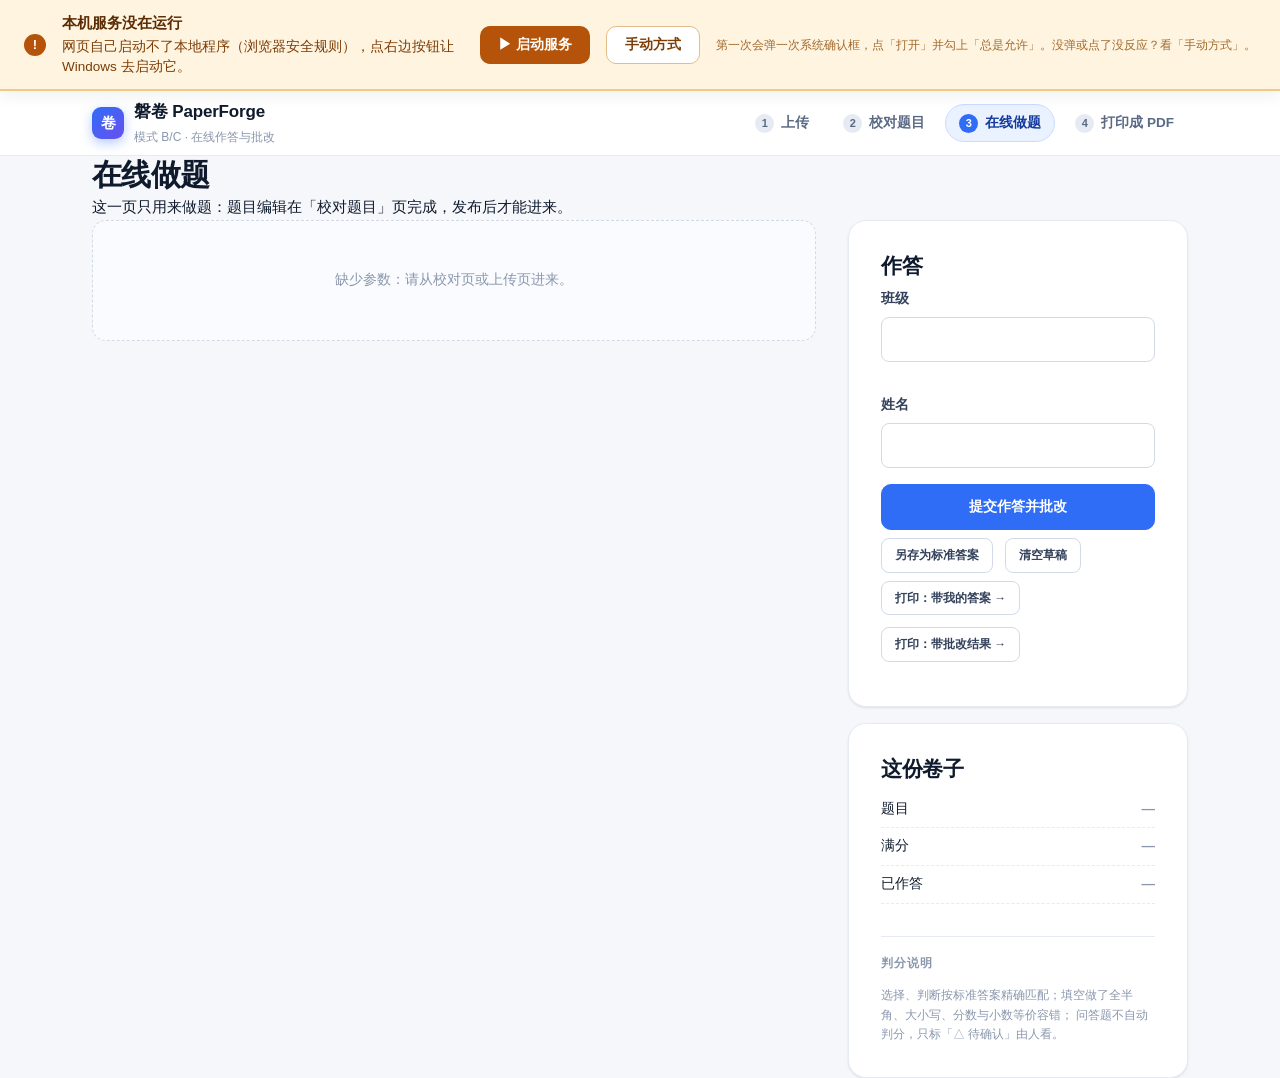
==== web/paper.html @ 22bf77e1 "feat: 配图裁图重写 + 题号识别补强 + 成品审计尺（九份真卷"做不了"清零） 裁图（app/extractor/figures.py） - 栏内探测 + 连通域分组 + 补洞合并：一张图不许被" ====
<!DOCTYPE html>
<html lang="zh-CN">
<head>
<meta charset="utf-8">
<meta name="viewport" content="width=device-width,initial-scale=1">
<title>在线做题 · 磐卷 PaperForge</title>
<link rel="stylesheet" href="css/app.css">
<!-- 服务门闸：本机服务没起来时给一个「启动服务」按钮。
     浏览器不能自己启动本地进程，所以这个按钮走 panjuan:// 协议让 Windows 去拉起服务。-->
<script src="js/gate.js"></script>
<!-- 步骤条顺序只有 js/app.js 那一份定义，页面只声明 data-step -->
<script src="js/app.js"></script>
</head>
<body data-step="answer">
<nav class="nav"><div class="wrap nav__in">
  <a class="logo" href="index.html"><span class="logo__mark">卷</span>
    <span>磐卷 PaperForge<small>模式 B/C · 在线作答与批改</small></span></a>
  <nav class="steps" id="steps" style="margin-left:auto"></nav>
</div></nav>

<main class="wrap">

  <div class="page-head">
    <h1 id="ttl">在线做题</h1>
    <p id="sub">这一页只用来做题：题目编辑在「校对题目」页完成，发布后才能进来。</p>
  </div>

  <div id="banner"></div>

  <div class="cols">
    <div>
      <div id="summary"></div>
      <div id="qs"><div class="empty">正在读取题目…</div></div>
    </div>

    <div class="side">
      <div class="card">
        <h2>作答</h2>
        <div class="field-grid">
          <label class="field"><span>班级</span><input type="text" id="cls" autocomplete="off"></label>
          <label class="field"><span>姓名</span><input type="text" id="stu" autocomplete="off"></label>
        </div>
        <div class="btn-row">
          <button class="btn btn--block" id="submit">提交作答并批改</button>
        </div>
        <div class="btn-row" style="margin-top:8px">
          <button class="btn btn--ghost btn--sm" id="saveKey">另存为标准答案</button>
          <button class="btn btn--ghost btn--sm" id="clearDraft">清空草稿</button>
        </div>
        <div class="btn-row" style="margin-top:8px">
          <button class="btn btn--ghost btn--sm" id="dlB">打印：带我的答案 →</button>
          <button class="btn btn--ghost btn--sm" id="dlC">打印：带批改结果 →</button>
        </div>
        <p class="hint" id="draft" style="margin-top:12px"></p>
      </div>

      <div class="card" style="margin-top:16px">
        <h2>这份卷子</h2>
        <div class="kv"><span>题目</span><span id="s_total">—</span></div>
        <div class="kv"><span>满分</span><span id="s_max">—</span></div>
        <div class="kv"><span>已作答</span><span id="s_done">—</span></div>
        <div class="sect">判分说明</div>
        <p class="hint">选择、判断按标准答案精确匹配；填空做了全半角、大小写、分数与小数等价容错；
          问答题不自动判分，只标「△ 待确认」由人看。</p>
      </div>
    </div>
  </div>
</main>

<script>
const $=s=>document.querySelector(s);
const $$=s=>[...document.querySelectorAll(s)];
const esc=s=>String(s==null?'':s).replace(/[&<>"]/g,c=>({'&':'&amp;','<':'&lt;','>':'&gt;','"':'&quot;'}[c]));
const TYPES={choice:'选择题',fill:'填空题',judge:'判断题',essay:'问答题',unknown:'未分类'};
const paper0=new URLSearchParams(location.search).get('paper');
const task0=new URLSearchParams(location.search).get('task');
let PID=null, QS=[], SUBID=null;
const key=()=>'panjuan:draft:'+(PID||paper0||task0);
const nblanks=q=>Math.max(parseInt(q.blanks||0,10)||0,1);

// 步骤条由 js/app.js 统一渲染（顺序只有一份）
function steps(){ if(window.PJSteps) PJSteps.render('answer', PID); }

function figs(q){
  return (q.images||[]).map(im=>`<figure>
    <img src="api/papers/${PID}/figures/${encodeURIComponent(im.name)}" alt="题目配图" loading="lazy">
    <figcaption>题目配图（来自源材料第 ${im.page||'?'} 页）</figcaption></figure>`).join('');
}

function render(){
  let lastSec=null, html='';
  QS.forEach((q,i)=>{
    if(q.section && q.section!==lastSec){ html+=`<div class="sect" style="margin-top:24px">${esc(q.section)}</div>`; lastSec=q.section; }
    const no=q.q_no!=null?q.q_no:(i+1);
    let body='';
    if(q.qtype==='choice' && (q.options||[]).length){
      body=`<div class="opts">${q.options.map(o=>`<label class="opt-line">
        <input type="radio" name="q_${q.uid}" value="${esc(o)}"><span class="txt">${esc(o)}</span></label>`).join('')}</div>`;
    }else if(q.qtype==='judge'){
      body=`<div class="opts">
        <label class="opt-line"><input type="radio" name="q_${q.uid}" value="√"><span class="txt">对（√）</span></label>
        <label class="opt-line"><input type="radio" name="q_${q.uid}" value="×"><span class="txt">错（×）</span></label></div>`;
    }else if(q.qtype==='fill'){
      body=`<div class="blanks">${Array.from({length:nblanks(q)},(_,k)=>
        `<label class="blank-item"><span>第${k+1}空</span><input type="text" data-b="${i}|${k}"></label>`).join('')}</div>`;
    }else{
      body=`<textarea data-t="${i}" placeholder="写出过程和答案"></textarea>`;
    }
    const fg=figs(q);
    html+=`<div class="qcard" data-i="${i}">
      <div class="qcard__head">
        <div class="qcard__no">${esc(no)}</div>
        <div style="flex:1;min-width:0">
          <div class="qcard__title">${esc(q.text)||'<span class="hint">（题干见下方配图）</span>'}</div>
          <div class="tags"><span class="badge badge--muted">${TYPES[q.qtype]||'题目'}</span>
            <span class="badge badge--muted">${esc(q.score)} 分</span>
            <span class="verdict" id="v_${q.uid}"></span></div>
        </div>
      </div>
      ${fg?`<div class="figures">${fg}</div>`:''}
      ${body}
    </div>`;
  });
  $('#qs').innerHTML=html||'<div class="empty">这份卷子还没有题目。</div>';
  QS.forEach((q,i)=>{ q.__blanks=$$(`.qcard[data-i="${i}"] input[data-b]`); q.__ta=$(`.qcard[data-i="${i}"] textarea`); });
  $('#qs').addEventListener('input',()=>{ saveDraft(); tally(); });
  $('#qs').addEventListener('change',()=>{ saveDraft(); tally(); });
  $('#s_total').textContent=QS.length+' 道';
  $('#s_max').textContent=QS.reduce((a,q)=>a+(Number(q.score)||0),0)+' 分';
  tally();
}

function collect(){
  const a={};
  QS.forEach(q=>{
    if(q.qtype==='choice'||q.qtype==='judge'){
      const r=document.querySelector(`input[name="q_${q.uid}"]:checked`); if(r) a[q.uid]=r.value;
    }else if(q.qtype==='fill'){
      const v=(q.__blanks||[]).map(x=>x.value.trim()).filter(Boolean); if(v.length) a[q.uid]=v;
    }else{
      const v=((q.__ta&&q.__ta.value)||'').trim(); if(v) a[q.uid]=v;
    }
  });
  return a;
}
function tally(){
  const a=collect();
  $('#s_done').textContent=Object.keys(a).length+' / '+QS.length;
}
function flag(t){ $('#draft').textContent=t||''; }
function saveDraft(){
  if(PID===null) return;
  const d={cls:$('#cls').value, stu:$('#stu').value, a:collect()};
  try{ localStorage.setItem(key(),JSON.stringify(d));
    flag('草稿已存本机 '+new Date().toLocaleTimeString()+'（只在这台电脑，不上传）'); }
  catch(e){ flag('草稿存不下：'+e.message); }
}
function loadDraft(){
  let d=null; try{ d=JSON.parse(localStorage.getItem(key())||'null'); }catch(e){ d=null; }
  if(!d) return;
  $('#cls').value=d.cls||''; $('#stu').value=d.stu||'';
  QS.forEach(q=>{
    const v=(d.a||{})[q.uid]; if(v==null) return;
    if(q.qtype==='choice'||q.qtype==='judge'){
      const el=[...(document.querySelectorAll(`input[name="q_${q.uid}"]`)||[])].find(x=>x.value===String(v));
      if(el) el.checked=true;
    }else if(q.qtype==='fill'){
      (Array.isArray(v)?v:[v]).forEach((x,k)=>{ if(q.__blanks&&q.__blanks[k]) q.__blanks[k].value=x; });
    }else if(q.__ta){ q.__ta.value=v; }
  });
  flag('已恢复上次草稿'); tally();
}

const MARK={correct:['✓ 对','verdict--correct'],wrong:['✗ 错','verdict--wrong'],pending:['△ 待确认','verdict--pending']};
function showGrade(g){
  const by={}; (g.results||[]).forEach(r=>by[r.uid]=r);
  $('#summary').innerHTML=`<div class="summary">
    <b>得分 ${g.score} / ${g.total}</b>
    <div class="summary__row">
      <span>✓ 对 ${g.counts.correct}</span><span>✗ 错 ${g.counts.wrong}</span>
      <span>△ 待确认 ${g.counts.pending}${g.pending_max?`（${g.pending_max} 分）`:''}</span>
    </div>
    <p class="hint" style="margin-top:8px">△ 是系统不替你下结论的题（问答题、写法没把握、缺标准答案），
      需要人工看一眼；点题号旁的标记可改判。</p>
  </div>`;
  (g.results||[]).forEach(r=>{
    const el=$('#v_'+r.uid); if(!el) return;
    const m=MARK[r.verdict]||['',''];
    el.className='verdict '+m[1]; el.textContent=m[0]; el.title=r.reason||'';
    el.style.cursor='pointer';
    el.onclick=async()=>{
      const next=r.verdict==='correct'?'wrong':(r.verdict==='wrong'?'pending':'correct');
      if(!confirm(`把这道题人工改判为「${MARK[next][0]}」？`)) return;
      const body={answers:{...collect(),_manual:{[r.uid]:next}},
                  class_name:$('#cls').value, student_name:$('#stu').value};
      const res=await fetch(`api/papers/${PID}/submissions`,
        {method:'POST',headers:{'Content-Type':'application/json'},body:JSON.stringify(body)});
      const j=await res.json();
      if(res.ok){ SUBID=j.submission_id; showGrade(j); } else alert('改判失败：'+(j.detail||res.status));
    };
  });
}

async function api(path,opt){
  const r=await fetch(path,opt); const j=await r.json().catch(()=>({}));
  if(!r.ok) throw new Error(j.detail||('HTTP '+r.status));
  return j;
}
$('#submit').onclick=async()=>{
  try{
    const j=await api(`api/papers/${PID}/submissions`,{method:'POST',
      headers:{'Content-Type':'application/json'},
      body:JSON.stringify({answers:collect(),class_name:$('#cls').value,student_name:$('#stu').value})});
    SUBID=j.submission_id; showGrade(j); saveDraft();
  }catch(e){
    $('#summary').innerHTML=`<div class="alert alert--err">${esc(e.message)}</div>`;
  }
};
$('#saveKey').onclick=async()=>{
  if(!confirm('把当前屏幕上的作答存成【标准答案】？已录的答案会被这条覆盖。')) return;
  try{
    const body=SUBID?{submission_id:SUBID}:{answers:collect()};
    const j=await api(`api/papers/${PID}/key`,{method:'POST',
      headers:{'Content-Type':'application/json'},body:JSON.stringify(body)});
    $('#summary').innerHTML=`<div class="alert alert--ok">✓ 已存为标准答案（第 ${j.key_id} 版）。孩子再做这张卷子就自动批改。</div>`;
  }catch(e){ $('#summary').innerHTML=`<div class="alert alert--err">${esc(e.message)}</div>`; }
};
// 第 3 步不直接出文件：都到第 4 步去，那里能选内容、调版式、看预览
$('#dlB').onclick=()=>{ location.href=`print.html?paper=${PID}&mode=answered`; };
$('#dlC').onclick=()=>{ location.href=`print.html?paper=${PID}&mode=graded`; };
$('#clearDraft').onclick=()=>{ if(confirm('清空本机草稿？')){ localStorage.removeItem(key()); location.reload(); } };
['cls','stu'].forEach(id=>$('#'+id).addEventListener('input',saveDraft));

(async function boot(){
  if(!paper0 && !task0){ $('#qs').innerHTML='<div class="empty">缺少参数：请从校对页或上传页进来。</div>'; return; }
  let id=paper0||task0;
  if(!String(id).match(/^\d+$/)){
    try{ const j=await api(`api/papers/${encodeURIComponent(id)}/parse`,{method:'POST'});
      await api(`api/papers/${j.paper_id}/publish`,{method:'POST',body:'{}',
        headers:{'Content-Type':'application/json'}});
      id=j.paper_id;
    }catch(e){ $('#qs').innerHTML=`<div class="empty">准备试卷失败：${esc(e.message)}</div>`; return; }
  }
  PID=id; steps();
  let j;
  try{ j=await api(`api/papers/${PID}/questions`); }
  catch(e){ $('#qs').innerHTML=`<div class="empty">${esc(e.message)}</div>`; return; }
  PID=j.paper_id; QS=j.questions;
  $('#ttl').textContent=j.title||'在线做题';
  steps();
  if(j.status!=='published'){
    $('#banner').innerHTML=`<div class="alert alert--warn">这份卷子还没发布（校对没完成）。
      <a href="proofread.html?paper=${PID}">去校对并发布 →</a></div>`;
    $('#submit').disabled=true;
  }else{
    $('#banner').innerHTML=`<div class="alert alert--ok">✓ 已发布 · ${QS.length} 道题 ·
      满分 ${QS.reduce((a,q)=>a+(Number(q.score)||0),0)} 分</div>`;
  }
  render(); loadDraft();
})();
</script>
</body>
</html>
---- web/css/app.css ----
/* 磐卷 PaperForge · 设计系统 v2
 *
 * 两条硬约束（都是被真实反馈打出来的）：
 *  1) 所有页面引用样式必须用【相对路径】css/app.css。
 *     写成 /css/app.css 时，用户双击 HTML 用 file:// 打开会去 C:/css/app.css 找，
 *     找不到 → 整页裸 HTML（用户原话"黑不溜秋的什么玩意"就是这个）。
 *  2) 不依赖任何 CDN / 外部字体 / 图标库（PRD 承诺离线、零外网请求），
 *     图标一律内联 SVG 或 Unicode 符号。
 *
 * 规范依据：8pt 栅格、单一主按钮、正文左对齐、UI 对比度 ≥3:1 / 文字 ≥4.5:1、
 * 组内间距 < 组间间距、状态不只靠颜色（符号 + 文字同时给）。
 */
:root{
  /* 间距：只用这些值 */
  --s1:4px; --s2:8px; --s3:12px; --s4:16px; --s5:24px; --s6:32px; --s7:48px; --s8:64px; --s9:96px;
  /* 墨色 */
  --ink:#0f1b2d; --ink-2:#33415a; --body:#5a6a85; --muted:#8a97ad;
  --line:#e6eaf2; --line-2:#d3dae7;
  --bg:#f5f7fb; --surface:#fff; --surface-2:#fafbfe;
  /* 品牌：蓝→靛，工具类产品的通用可信配色 */
  --brand:#2f6df6; --brand-ink:#1a4fd0; --brand-deep:#123a9e; --brand-soft:#eaf1ff;
  --accent:#6a4ff0;
  --ok:#12a45f; --ok-soft:#e7f7ee;
  --warn:#b45309; --warn-soft:#fff4e0;
  --danger:#d1483b; --danger-soft:#fdecea;
  --r-xs:8px; --r-sm:10px; --r:14px; --r-lg:18px; --r-xl:24px;
  --sh-1:0 1px 2px rgba(15,27,45,.05), 0 1px 3px rgba(15,27,45,.06);
  --sh-2:0 4px 16px rgba(15,27,45,.07);
  --sh-3:0 12px 32px rgba(15,27,45,.10);
  --sh-brand:0 10px 28px rgba(47,109,246,.28);
  --f-xs:12px; --f-sm:13.5px; --f-md:15px; --f-lg:17px; --f-xl:21px; --f-2xl:28px; --f-3xl:40px;
}
*{box-sizing:border-box}
html,body{margin:0;padding:0}
body{
  font:var(--f-md)/1.7 -apple-system,BlinkMacSystemFont,"Segoe UI","Microsoft YaHei",
       "PingFang SC","Hiragino Sans GB",sans-serif;
  background:var(--bg); color:var(--ink); -webkit-font-smoothing:antialiased;
}
h1,h2,h3,h4{margin:0; line-height:1.28; letter-spacing:-.02em; color:var(--ink); font-weight:700}
p{margin:0}
a{color:var(--brand-ink); text-decoration:none}
a:hover{text-decoration:underline}
img{max-width:100%}
.wrap{max-width:1160px; margin:0 auto; padding:0 var(--s6)}
.sr{position:absolute;width:1px;height:1px;overflow:hidden;clip:rect(0 0 0 0);white-space:nowrap}

/* ── 顶栏 ───────────────────────────────── */
.nav{
  background:rgba(255,255,255,.92); backdrop-filter:saturate(1.6) blur(10px);
  border-bottom:1px solid var(--line); position:sticky; top:0; z-index:40;
}
.nav__in{display:flex; align-items:center; gap:var(--s5); height:64px}
.logo{display:flex; align-items:center; gap:10px; font-weight:800; font-size:var(--f-lg); color:var(--ink); letter-spacing:-.01em}
.logo:hover{text-decoration:none}
.logo__mark{
  width:32px; height:32px; border-radius:9px; flex:none;
  background:linear-gradient(135deg,var(--brand),var(--accent));
  color:#fff; display:grid; place-items:center; font-size:15px; font-weight:800;
  box-shadow:0 4px 12px rgba(47,109,246,.35);
}
.logo small{display:block; font-size:var(--f-xs); font-weight:500; color:var(--muted); letter-spacing:0}
.nav__links{display:flex; gap:var(--s2); margin-left:var(--s5)}
.nav__links a{padding:8px 12px; border-radius:var(--r-xs); color:var(--body); font-size:var(--f-sm); font-weight:600}
.nav__links a:hover{background:var(--surface); color:var(--ink); text-decoration:none}
.nav__right{margin-left:auto; display:flex; align-items:center; gap:var(--s3)}
.pill{
  display:inline-flex; align-items:center; gap:6px; padding:5px 11px; border-radius:999px;
  font-size:var(--f-xs); font-weight:700; background:var(--ok-soft); color:#0b6b3f; border:1px solid #c6ecd7;
}

/* 步骤条（做题/校对页用） */
.steps{display:flex; gap:6px; align-items:center; flex-wrap:wrap}
.steps a{
  display:inline-flex; align-items:center; gap:7px; padding:7px 13px; border-radius:999px;
  font-size:var(--f-sm); font-weight:600; color:var(--body); border:1px solid transparent;
}
.steps a:hover{background:var(--surface); border-color:var(--line); text-decoration:none}
.steps a.on{background:var(--brand-soft); color:var(--brand-deep); border-color:#c9dcff}
.steps i{
  width:19px; height:19px; border-radius:50%; background:var(--line); color:var(--body);
  font-size:11px; font-style:normal; display:grid; place-items:center; font-weight:700;
}
.steps a.on i{background:var(--brand); color:#fff}

/* ── 页头 ───────────────────────────────── */
.head{padding:var(--s8) 0 var(--s6); text-align:center}
.head--left{text-align:left}
.eyebrow{
  display:inline-block; font-size:var(--f-xs); font-weight:800; letter-spacing:.1em;
  text-transform:uppercase; color:var(--brand); margin-bottom:var(--s3);
}
.head h1{font-size:var(--f-3xl); letter-spacing:-.03em}
.head p{color:var(--body); font-size:var(--f-lg); margin-top:var(--s3); max-width:640px}
.head--left p{max-width:none}
.head h1 small{display:block; font-size:var(--f-lg); font-weight:600; color:var(--body); margin-top:var(--s2); letter-spacing:0}

/* ── 卡片 ───────────────────────────────── */
.card{
  background:var(--surface); border:1px solid var(--line); border-radius:var(--r-lg);
  padding:var(--s6); box-shadow:var(--sh-1);
}
.card--pad-lg{padding:var(--s7)}
.card--flat{box-shadow:none}
.card h2{font-size:var(--f-xl); margin-bottom:var(--s2)}
.card h3{font-size:var(--f-lg); margin-bottom:var(--s1)}
.card__head{display:flex; align-items:center; gap:var(--s3); margin-bottom:var(--s5); flex-wrap:wrap}
.card__head h2{margin:0}
.card__head .spacer,.btn-row .spacer{margin-left:auto}
.sect{
  font-size:var(--f-xs); font-weight:800; color:var(--muted); letter-spacing:.09em;
  text-transform:uppercase; margin:var(--s6) 0 var(--s3); padding-top:var(--s4); border-top:1px solid var(--line);
}
.sect:first-child{margin-top:0; padding-top:0; border-top:0}

/* ── 布局 ───────────────────────────────── */
.cols{display:grid; grid-template-columns:minmax(0,1fr) 340px; gap:var(--s6); align-items:start}
.cols--wide-aside{grid-template-columns:minmax(0,1fr) 380px}
.side{position:sticky; top:88px}
.grid2{display:grid; grid-template-columns:repeat(auto-fit,minmax(260px,1fr)); gap:var(--s5)}
.grid3{display:grid; grid-template-columns:repeat(auto-fit,minmax(240px,1fr)); gap:var(--s5)}
.stack{display:flex; flex-direction:column; gap:var(--s5)}
@media (max-width:980px){ .cols,.cols--wide-aside{grid-template-columns:1fr} .side{position:static} }

/* ── 按钮 ───────────────────────────────── */
.btn{
  display:inline-flex; align-items:center; justify-content:center; gap:var(--s2);
  min-height:44px; padding:11px 22px; border-radius:var(--r-sm); border:1px solid var(--brand);
  background:var(--brand); color:#fff; font:inherit; font-size:var(--f-sm); font-weight:700;
  cursor:pointer; text-decoration:none; white-space:nowrap;
  transition:background .15s,border-color .15s,box-shadow .15s,transform .05s;
}
.btn:hover:not(:disabled){background:var(--brand-ink); border-color:var(--brand-ink); box-shadow:var(--sh-brand)}
.btn:active:not(:disabled){transform:translateY(1px)}
.btn:focus-visible{outline:3px solid #b5cdff; outline-offset:2px}
.btn:disabled{opacity:.5; cursor:not-allowed; box-shadow:none}
.btn--lg{min-height:52px; padding:14px 30px; font-size:var(--f-md); border-radius:var(--r)}
.btn--sm{min-height:34px; padding:6px 13px; font-size:var(--f-xs); border-radius:var(--r-xs)}
.btn--ghost{background:var(--surface); color:var(--ink-2); border-color:var(--line-2); font-weight:600}
.btn--ghost:hover:not(:disabled){background:var(--brand-soft); border-color:#c9dcff; color:var(--brand-deep); box-shadow:none}
.btn--white{background:#fff; color:var(--brand-deep); border-color:#fff}
.btn--white:hover:not(:disabled){background:#f2f6ff; border-color:#f2f6ff; color:var(--brand-deep)}
.btn--danger{background:var(--surface); color:var(--danger); border-color:#f0c8c2}
.btn--danger:hover:not(:disabled){background:var(--danger-soft); border-color:var(--danger); box-shadow:none}
.btn--block{width:100%}
.btn-row{display:flex; gap:var(--s3); flex-wrap:wrap; align-items:center}

/* ── 表单 ───────────────────────────────── */
.field{display:block; margin-bottom:var(--s4)}
.field > span{display:block; font-size:var(--f-sm); font-weight:700; color:var(--ink-2); margin-bottom:6px}
.field small{display:block; font-size:var(--f-xs); color:var(--muted); font-weight:500; margin-top:4px; line-height:1.55}
input[type=text],input[type=number],select,textarea{
  font:inherit; font-size:var(--f-sm); color:var(--ink); background:var(--surface);
  border:1px solid var(--line-2); border-radius:var(--r-xs); padding:10px 12px; width:100%;
  transition:border-color .15s,box-shadow .15s;
}
input[type=text]:focus,input[type=number]:focus,select:focus,textarea:focus{
  outline:none; border-color:var(--brand); box-shadow:0 0 0 3px rgba(47,109,246,.16)}
textarea{min-height:96px; line-height:1.7; resize:vertical}
input[type=range]{width:100%; accent-color:var(--brand); padding:0; height:34px}
input[type=checkbox]{width:18px; height:18px; accent-color:var(--brand); margin:0; flex:none}
.field--inline{display:flex; align-items:center; justify-content:space-between; gap:var(--s4)}
.field--inline > span{margin:0; font-weight:600}
.field-grid{display:grid; grid-template-columns:repeat(auto-fit,minmax(140px,1fr)); gap:var(--s4)}

/* ── 状态 ───────────────────────────────── */
.hint{color:var(--muted); font-size:var(--f-xs); line-height:1.65}
.alert{
  display:flex; gap:var(--s3); align-items:flex-start; border-radius:var(--r);
  padding:var(--s4) var(--s5); font-size:var(--f-sm); line-height:1.65;
  border:1px solid var(--line); background:var(--surface-2); color:var(--ink-2);
}
.alert b{color:inherit}
.alert--ok{background:var(--ok-soft); border-color:#c6ecd7; color:#0b5c37}
.alert--warn{background:var(--warn-soft); border-color:#f3ddb0; color:#7c3d05}
.alert--err{background:var(--danger-soft); border-color:#f3cdc6; color:#8f2318}
.alert--info{background:var(--brand-soft); border-color:#c9dcff; color:var(--brand-deep)}
.alert__i{flex:none; width:20px; height:20px; border-radius:50%; display:grid; place-items:center;
  font-size:12px; font-weight:800; background:currentColor; color:#fff}
.alert--info .alert__i{background:var(--brand)}
.alert--ok .alert__i{background:var(--ok)}
.alert--warn .alert__i{background:var(--warn)}
.alert--err .alert__i{background:var(--danger)}
.badge{
  display:inline-flex; align-items:center; gap:5px; padding:3px 9px; border-radius:999px;
  font-size:var(--f-xs); font-weight:700; line-height:1.6; white-space:nowrap;
  background:#eef1f7; color:var(--ink-2); border:1px solid var(--line);
}
.badge--ok{background:var(--ok-soft); color:#0b6b3f; border-color:#c6ecd7}
.badge--warn{background:var(--warn-soft); color:var(--warn); border-color:#f3ddb0}
.badge--err{background:var(--danger-soft); color:var(--danger); border-color:#f3cdc6}
.badge--muted{background:var(--surface-2); color:var(--muted)}
.bar{height:8px; background:#e9edf5; border-radius:999px; overflow:hidden; margin:var(--s3) 0}
.bar i{display:block; height:100%; background:linear-gradient(90deg,var(--brand),var(--accent)); width:0; transition:width .35s}
pre.log{
  background:#0f1b2d; color:#cfe0f5; padding:var(--s4); border-radius:var(--r);
  font-size:var(--f-xs); line-height:1.7; max-height:220px; overflow:auto; margin:0; white-space:pre-wrap;
}
.empty{
  border:1px dashed var(--line-2); border-radius:var(--r); padding:var(--s7);
  text-align:center; color:var(--muted); background:var(--surface-2); font-size:var(--f-sm);
}

/* ── 上传：主视觉 ───────────────────────── */
.dropzone{
  position:relative; border-radius:var(--r-xl); padding:var(--s8) var(--s6);
  background:linear-gradient(135deg,var(--brand) 0%,var(--accent) 100%);
  box-shadow:var(--sh-3); cursor:pointer; text-align:center; color:#fff; overflow:hidden;
  transition:transform .15s, box-shadow .15s;
}
.dropzone:hover{transform:translateY(-2px); box-shadow:0 18px 44px rgba(47,109,246,.34)}
.dropzone::after{
  content:""; position:absolute; inset:14px; border:2px dashed rgba(255,255,255,.42);
  border-radius:var(--r-lg); pointer-events:none;
}
.dropzone.on{outline:3px solid #fff; outline-offset:-18px}
.dropzone__ico{
  width:64px; height:64px; margin:0 auto var(--s4); border-radius:18px;
  background:rgba(255,255,255,.18); display:grid; place-items:center; font-size:28px;
}
.dropzone h2{color:#fff; font-size:var(--f-2xl); letter-spacing:-.02em}
.dropzone p{color:rgba(255,255,255,.86); font-size:var(--f-md); margin:var(--s2) auto var(--s5); max-width:520px}
.dropzone .btn--white{position:relative; z-index:2}
.dropzone small{display:block; margin-top:var(--s3); color:rgba(255,255,255,.72); font-size:var(--f-xs)}
.trust{display:flex; gap:var(--s5); justify-content:center; flex-wrap:wrap; margin-top:var(--s6)}
.trust div{display:flex; align-items:center; gap:var(--s2); font-size:var(--f-sm); color:var(--ink-2); font-weight:600}
.tick{width:20px; height:20px; border-radius:50%; background:var(--ok-soft); color:var(--ok);
  display:grid; place-items:center; font-size:12px; font-weight:800; flex:none; border:1px solid #c6ecd7}

/* 文件列表 */
ul.files{list-style:none; padding:0; margin:0; display:flex; flex-direction:column; gap:var(--s2)}
ul.files li{
  display:flex; align-items:center; gap:var(--s3); padding:var(--s3);
  border:1px solid var(--line); border-radius:var(--r-sm); background:var(--surface);
  font-size:var(--f-sm); box-shadow:var(--sh-1);
}
ul.files li.bad{background:var(--danger-soft); border-color:#f3cdc6}
ul.files .ic{width:30px; height:30px; border-radius:8px; background:var(--brand-soft); color:var(--brand-deep);
  display:grid; place-items:center; font-size:11px; font-weight:800; flex:none}
ul.files .nm{flex:1; min-width:0; overflow:hidden; text-overflow:ellipsis; white-space:nowrap; font-weight:600}
ul.files .sz{color:var(--muted); font-size:var(--f-xs); flex:none}
ul.files .er{color:var(--danger); font-size:var(--f-xs); flex:none; max-width:42%}
ul.files .mv{display:flex; gap:4px}
ul.files .mv button{
  min-height:30px; padding:0 9px; font-size:var(--f-xs); font-weight:700; background:var(--surface);
  color:var(--body); border:1px solid var(--line-2); border-radius:var(--r-xs); cursor:pointer;
}
ul.files .mv button:hover{border-color:var(--brand); color:var(--brand-deep); background:var(--brand-soft)}

/* 特性卡 */
.feature{background:var(--surface); border:1px solid var(--line); border-radius:var(--r-lg); padding:var(--s6); box-shadow:var(--sh-1)}
.feature__ico{width:44px; height:44px; border-radius:12px; background:var(--brand-soft); color:var(--brand-deep);
  display:grid; place-items:center; font-size:20px; margin-bottom:var(--s4)}
.feature h3{font-size:var(--f-lg); margin-bottom:6px}
.feature p{color:var(--body); font-size:var(--f-sm); line-height:1.7}
.feature .badge{margin-top:var(--s3)}

/* 步骤条（首页说明用） */
.flow{display:grid; grid-template-columns:repeat(auto-fit,minmax(180px,1fr)); gap:var(--s4)}
.flow div{background:var(--surface); border:1px solid var(--line); border-radius:var(--r); padding:var(--s5); box-shadow:var(--sh-1)}
.flow b{display:flex; align-items:center; gap:var(--s2); font-size:var(--f-md); margin-bottom:4px}
.flow b i{width:24px; height:24px; border-radius:50%; background:var(--brand); color:#fff; font-style:normal;
  font-size:var(--f-xs); font-weight:800; display:grid; place-items:center; flex:none}
.flow p{color:var(--body); font-size:var(--f-sm)}

/* ── 预览 ───────────────────────────────── */
.thumbs{display:flex; flex-direction:column; gap:var(--s2); max-height:62vh; overflow:auto; padding-right:var(--s1)}
.thumbs button{padding:0; border:2px solid transparent; background:none; border-radius:var(--r-sm); cursor:pointer; display:block}
.thumbs img{width:100%; border-radius:6px; display:block; border:1px solid var(--line)}
.thumbs button.sel{border-color:var(--brand)}
.stage{background:var(--surface); border:1px solid var(--line); border-radius:var(--r-lg); padding:var(--s5); text-align:center; box-shadow:var(--sh-2)}
.stage img{max-width:100%; max-height:70vh; box-shadow:var(--sh-2); border-radius:4px}
.stage__meta{display:flex; justify-content:center; gap:var(--s3); margin-top:var(--s4); flex-wrap:wrap}

/* ── 题目卡（校对 / 做题共用） ───────────── */
.qcard{
  background:var(--surface); border:1px solid var(--line); border-radius:var(--r-lg);
  padding:var(--s6); margin-bottom:var(--s5); box-shadow:var(--sh-1);
}
.qcard--warn{border-color:#f3ddb0; background:#fffdf7}
.qcard__head{display:flex; align-items:flex-start; gap:var(--s4); margin-bottom:var(--s4)}
.qcard__no{
  flex:none; min-width:34px; height:34px; padding:0 var(--s2); border-radius:var(--r-xs);
  background:var(--brand); color:#fff; display:grid; place-items:center;
  font-size:var(--f-sm); font-weight:800;
}
.qcard__title{font-size:var(--f-lg); line-height:1.75; word-break:break-word; color:var(--ink)}
.qcard__tools{display:flex; gap:var(--s2); flex-wrap:wrap; align-items:center; margin-top:var(--s5);
  padding-top:var(--s4); border-top:1px dashed var(--line)}
.tags{display:flex; gap:var(--s2); flex-wrap:wrap; margin-top:var(--s2)}
.opts{display:flex; flex-direction:column; gap:var(--s2); margin-top:var(--s3)}
.opt-line{display:flex; align-items:center; gap:var(--s3); border:1px solid var(--line); border-radius:var(--r-sm);
  padding:var(--s3); background:var(--surface-2)}
.opt-line:hover{border-color:var(--line-2)}
.opt-line input[type=radio]{width:19px; height:19px; accent-color:var(--brand); flex:none; margin:0}
.opt-line .txt{flex:1; min-width:0}
.opt-line input[type=text]{border:0; padding:0; background:transparent; box-shadow:none!important}
.opt-key{flex:none; width:26px; height:26px; border-radius:50%; background:var(--brand-soft); color:var(--brand-deep);
  border:1px solid #c9dcff; display:grid; place-items:center; font-size:var(--f-xs); font-weight:800}
.figures{display:flex; gap:var(--s4); flex-wrap:wrap; margin-top:var(--s4)}
.figures figure{margin:0; border:1px solid var(--line); border-radius:var(--r-sm); background:var(--surface-2);
  padding:var(--s3); max-width:360px}
.figures img{display:block; width:100%; height:auto; border-radius:4px; background:#fff}
.figures figcaption{font-size:var(--f-xs); color:var(--muted); padding-top:var(--s2);
  display:flex; gap:var(--s2); align-items:center; flex-wrap:wrap}
.blanks{display:flex; gap:var(--s4); flex-wrap:wrap; margin-top:var(--s4)}
.blank-item{display:flex; align-items:center; gap:var(--s2)}
.blank-item span{font-size:var(--f-xs); color:var(--muted); white-space:nowrap; font-weight:700}
.blank-item input{width:160px}
.verdict{font-weight:800; font-size:var(--f-sm); white-space:nowrap; background:none; border:0; cursor:pointer}
.verdict--correct{color:var(--ok)}
.verdict--wrong{color:var(--danger)}
.verdict--pending{color:var(--warn)}
.summary{background:var(--surface); border:1px solid var(--line); border-radius:var(--r-lg);
  padding:var(--s5) var(--s6); margin-bottom:var(--s5); box-shadow:var(--sh-2)}
.summary b{font-size:var(--f-2xl); color:var(--brand-deep)}
.summary__row{display:flex; gap:var(--s5); flex-wrap:wrap; margin-top:var(--s3); font-size:var(--f-sm); font-weight:700}
.kv{display:flex; justify-content:space-between; gap:var(--s3); font-size:var(--f-sm); padding:7px 0; border-bottom:1px dashed var(--line)}
.kv:last-child{border-bottom:0}
.kv span:last-child{color:var(--muted); font-weight:700}

/* 页脚 */
.foot{border-top:1px solid var(--line); background:var(--surface); margin-top:var(--s9); padding:var(--s6) 0}
.foot .wrap{display:flex; gap:var(--s4); align-items:center; flex-wrap:wrap; color:var(--muted); font-size:var(--f-sm)}
.foot .spacer{margin-left:auto}

/* ── 服务门闸（js/gate.js 动态插入，四个页面共用）────────────────
 * 浏览器沙箱不允许网页启动本地进程，所以这里给一个「启动服务」按钮：
 * 点击 → location.href='panjuan://start' → Windows 用注册的协议处理器
 * 跑 scripts\start_hidden.vbs（隐藏窗口）→ 起 uvicorn。
 * 位置：粘在页面最顶部（sticky），z-index 60 高于 .nav 的 40 ——
 * 滚动时门闸压在导航上面，这是故意的：服务没起来的那一屏里，
 * 导航上的按钮全是死的，唯一能点的就是这个横幅。
 */
.pj-gate{position:sticky;top:0;z-index:60;display:flex;align-items:center;flex-wrap:wrap;
  gap:var(--s3) var(--s4);padding:var(--s3) var(--s5);
  background:var(--warn-soft);border-bottom:2px solid #f0c987;
  color:#7c3d05;font-size:var(--f-sm);line-height:1.5;box-shadow:var(--sh-2)}
.pj-gate--ok{background:var(--ok-soft);border-bottom-color:#9fdcb8;color:#0b5c37}
.pj-gate__ico{flex:none;width:22px;height:22px;border-radius:50%;display:inline-flex;
  align-items:center;justify-content:center;font-weight:800;font-size:13px;
  background:var(--warn);color:#fff}
.pj-gate--ok .pj-gate__ico{background:var(--ok)}
.pj-gate__txt{flex:1 1 320px;min-width:0}
.pj-gate__txt strong{display:block;color:#5c2d04;font-size:var(--f-md)}
.pj-gate--ok .pj-gate__txt strong{color:#0b5c37}
.pj-gate__sub{display:block;margin-top:2px}
.pj-gate__btn{border:0;border-radius:var(--r-sm);padding:9px 18px;min-height:38px;
  background:var(--warn);color:#fff;font-weight:700;font-size:var(--f-sm);
  cursor:pointer;font-family:inherit;transition:background .12s}
.pj-gate__btn:hover{background:#8a3f06}
.pj-gate__btn:focus-visible{outline:3px solid #f0c987;outline-offset:2px}
.pj-gate__btn--ghost{background:#fff;color:#7c3d05;border:1px solid #e3bd8a}
.pj-gate__btn--ghost:hover{background:#fff3e0}
.pj-gate__msg{margin-left:auto;font-size:var(--f-xs);color:#a16a2e}

/* ── 第 4 步「打印成 PDF」的内容三态选择器 ──────────────────────
 * 不可用的选项【照样显示】，但把"为什么不能选"写在里面：
 * 灰掉一个没有解释的按钮，用户只会反复点它或者以为程序坏了。
 */
.modes{display:flex;flex-direction:column;gap:var(--s2);margin-top:var(--s3)}
.mode{display:flex;gap:var(--s3);align-items:flex-start;border:1px solid var(--line);
  border-radius:var(--r-sm);padding:var(--s3) var(--s4);background:var(--surface);
  cursor:pointer;transition:border-color .12s,box-shadow .12s}
.mode:hover{border-color:var(--line-2)}
.mode input{margin:3px 0 0;width:18px;height:18px;accent-color:var(--brand);flex:none}
.mode b{display:block;font-size:var(--f-sm);color:var(--ink)}
.mode small{display:block;color:var(--muted);font-size:var(--f-xs);line-height:1.5;margin-top:2px}
.mode.on{border-color:var(--brand);box-shadow:0 0 0 3px var(--brand-soft)}
.mode.off{background:var(--surface-2);cursor:not-allowed}
.mode.off b{color:var(--body)}
.mode.off input{accent-color:var(--muted)}

/* 「手动方式」那一屏的条目：绝对路径要能看清、能一键复制 */
.pj-gate__row{flex:1 1 100%;display:flex;align-items:center;gap:var(--s3);flex-wrap:wrap;
  border-top:1px dashed #e3bd8a;padding-top:var(--s2);font-size:var(--f-xs)}
.pj-gate__row b{color:#5c2d04;font-size:var(--f-sm)}
.pj-gate__row code{word-break:break-all}
.pj-gate__row .pj-gate__sub{flex:1 1 100%;color:#8a5a24}
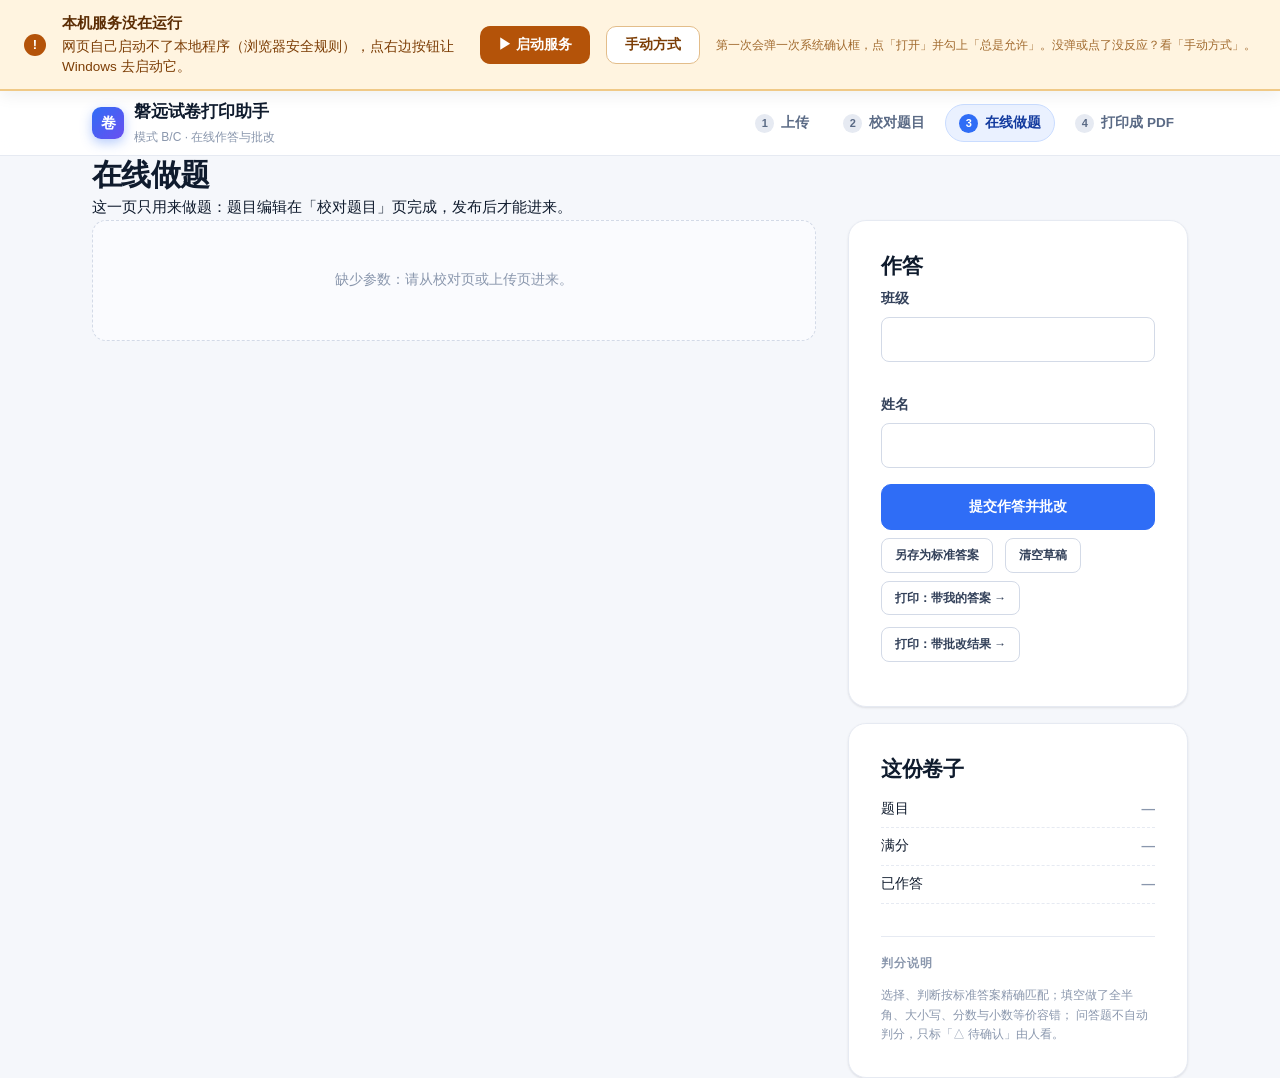
==== commit 2d3389e8: "feat: v1.4.0 Qt desktop shell (bundled Chromium, real drag-drop) + rename 磐远试卷打印助手 Product renamed t" ====
--- a/web/paper.html
+++ b/web/paper.html
@@ -3,18 +3,20 @@
 <head>
 <meta charset="utf-8">
 <meta name="viewport" content="width=device-width,initial-scale=1">
-<title>在线做题 · 磐卷 PaperForge</title>
+<title>在线做题 · 磐远试卷打印助手</title>
 <link rel="stylesheet" href="css/app.css">
 <!-- 服务门闸：本机服务没起来时给一个「启动服务」按钮。
      浏览器不能自己启动本地进程，所以这个按钮走 panjuan:// 协议让 Windows 去拉起服务。-->
 <script src="js/gate.js"></script>
 <!-- 步骤条顺序只有 js/app.js 那一份定义，页面只声明 data-step -->
 <script src="js/app.js"></script>
+<!-- 小问（1）（2）（3）的分行与空位标签：判据在 js/subqs.js，页面不自己写一遍 -->
+<script src="js/subqs.js"></script>
 </head>
 <body data-step="answer">
 <nav class="nav"><div class="wrap nav__in">
   <a class="logo" href="index.html"><span class="logo__mark">卷</span>
-    <span>磐卷 PaperForge<small>模式 B/C · 在线作答与批改</small></span></a>
+    <span>磐远试卷打印助手<small>模式 B/C · 在线作答与批改</small></span></a>
   <nav class="steps" id="steps" style="margin-left:auto"></nav>
 </div></nav>
 
@@ -76,7 +78,9 @@
 const task0=new URLSearchParams(location.search).get('task');
 let PID=null, QS=[], SUBID=null;
 const key=()=>'panjuan:draft:'+(PID||paper0||task0);
-const nblanks=q=>Math.max(parseInt(q.blanks||0,10)||0,1);
+// 带（1）（2）（3）小问的题：题干按问分行、空位标签按问分组（(1)第1空 / (2)第1空…）。
+// 判据只在 js/subqs.js 那一份，和打印版同口径；这里只是接上，别再写一遍。
+const blankLabels=q=>PJSubs.blankLabels(q);
 
 // 步骤条由 js/app.js 统一渲染（顺序只有一份）
 function steps(){ if(window.PJSteps) PJSteps.render('answer', PID); }
@@ -101,8 +105,9 @@
         <label class="opt-line"><input type="radio" name="q_${q.uid}" value="√"><span class="txt">对（√）</span></label>
         <label class="opt-line"><input type="radio" name="q_${q.uid}" value="×"><span class="txt">错（×）</span></label></div>`;
     }else if(q.qtype==='fill'){
-      body=`<div class="blanks">${Array.from({length:nblanks(q)},(_,k)=>
-        `<label class="blank-item"><span>第${k+1}空</span><input type="text" data-b="${i}|${k}"></label>`).join('')}</div>`;
+      const bl=blankLabels(q);
+      body=`<div class="blanks">${bl.map((lab,k)=>
+        `<label class="blank-item"><span>${esc(lab)}</span><input type="text" data-b="${i}|${k}"></label>`).join('')}</div>`;
     }else{
       body=`<textarea data-t="${i}" placeholder="写出过程和答案"></textarea>`;
     }
@@ -111,7 +116,8 @@
       <div class="qcard__head">
         <div class="qcard__no">${esc(no)}</div>
         <div style="flex:1;min-width:0">
-          <div class="qcard__title">${esc(q.text)||'<span class="hint">（题干见下方配图）</span>'}</div>
+          <div class="qcard__title">${PJSubs.stemLines(q).map(esc).join('<br>')||'<span class="hint">（题干见下方配图）</span>'}</div>
+          ${(q.symbols||[]).length?`<div class="symlines"><div class="symlines__tip">按卷面图形还原的算式（★●□△ 是画出来的，OCR 读不出字）</div>${(q.symbols||[]).map(s=>`<div class="symlines__eq">${esc(s)}</div>`).join('')}</div>`:''}
           <div class="tags"><span class="badge badge--muted">${TYPES[q.qtype]||'题目'}</span>
             <span class="badge badge--muted">${esc(q.score)} 分</span>
             <span class="verdict" id="v_${q.uid}"></span></div>
--- a/web/css/app.css
+++ b/web/css/app.css
@@ -1,4 +1,4 @@
-/* 磐卷 PaperForge · 设计系统 v2
+/* 磐远试卷打印助手 · 设计系统 v2
  *
  * 两条硬约束（都是被真实反馈打出来的）：
  *  1) 所有页面引用样式必须用【相对路径】css/app.css。
@@ -284,7 +284,9 @@
   background:var(--brand); color:#fff; display:grid; place-items:center;
   font-size:var(--f-sm); font-weight:800;
 }
-.qcard__title{font-size:var(--f-lg); line-height:1.75; word-break:break-word; color:var(--ink)}
+/* pre-wrap：连线题的条目行靠两个以上空格分格，折叠后孩子就看不出该连哪几个。
+   换行由 stemLines 产出（paper.html 还会再插 <br>），这里保证连续空格不被吞。 */
+.qcard__title{font-size:var(--f-lg); line-height:1.75; word-break:break-word; color:var(--ink); white-space:pre-wrap}
 .qcard__tools{display:flex; gap:var(--s2); flex-wrap:wrap; align-items:center; margin-top:var(--s5);
   padding-top:var(--s4); border-top:1px dashed var(--line)}
 .tags{display:flex; gap:var(--s2); flex-wrap:wrap; margin-top:var(--s2)}
@@ -377,3 +379,27 @@
 .pj-gate__row b{color:#5c2d04;font-size:var(--f-sm)}
 .pj-gate__row code{word-break:break-all}
 .pj-gate__row .pj-gate__sub{flex:1 1 100%;color:#8a5a24}
+
+/* 卷面上画出来的图形符号（★＋★＝20）：系统还原的算式单独一块，
+   必须和题干在视觉上分开——家长要能一眼看出这行不是 OCR 读到的原文。 */
+.symlines{margin:6px 0 2px;padding:6px 10px;border:1px dashed #c9a86a;
+  border-left:3px solid #c9a86a;background:#fffaf0;border-radius:4px}
+.symlines__tip{color:#8a5a24;font-size:var(--f-xs);line-height:1.5}
+.symlines__eq{color:#1f2937;font-size:var(--f-sm);line-height:1.9;letter-spacing:.5px;
+  font-family:"Cambria Math","Segoe UI Symbol","Microsoft YaHei",serif}
+
+/* 数学符号面板：固定在屏幕下方，点题干输入框才浮出来。
+   为什么不用弹出定位跟着光标：卷子上题目一多，跟着跑的面板会被滚动甩开，
+   钉在底部反而稳定 —— 手不用找按钮，扫一眼就有。 */
+.symbar{position:fixed;left:0;right:0;bottom:0;z-index:60;display:flex;flex-wrap:wrap;
+  gap:10px 16px;align-items:center;padding:8px 16px;background:#fff;
+  border-top:1px solid var(--line);box-shadow:0 -4px 16px rgba(16,24,40,.10)}
+.symbar[hidden]{display:none}
+.symbar__grp{display:flex;align-items:center;gap:4px;flex-wrap:wrap}
+.symbar__grp>span{color:var(--muted);font-size:var(--f-xs);margin-right:2px}
+.symbar__k{min-width:30px;height:30px;padding:0 6px;border:1px solid var(--line);
+  border-radius:6px;background:var(--surface-2);color:var(--body);font-size:16px;
+  line-height:1;cursor:pointer;font-family:"Cambria Math","Segoe UI Symbol","Microsoft YaHei",serif}
+.symbar__k:hover{border-color:var(--brand);background:var(--brand-soft)}
+.symbar__close{margin-left:auto;border:0;background:none;color:var(--muted);
+  font-size:20px;line-height:1;cursor:pointer}
